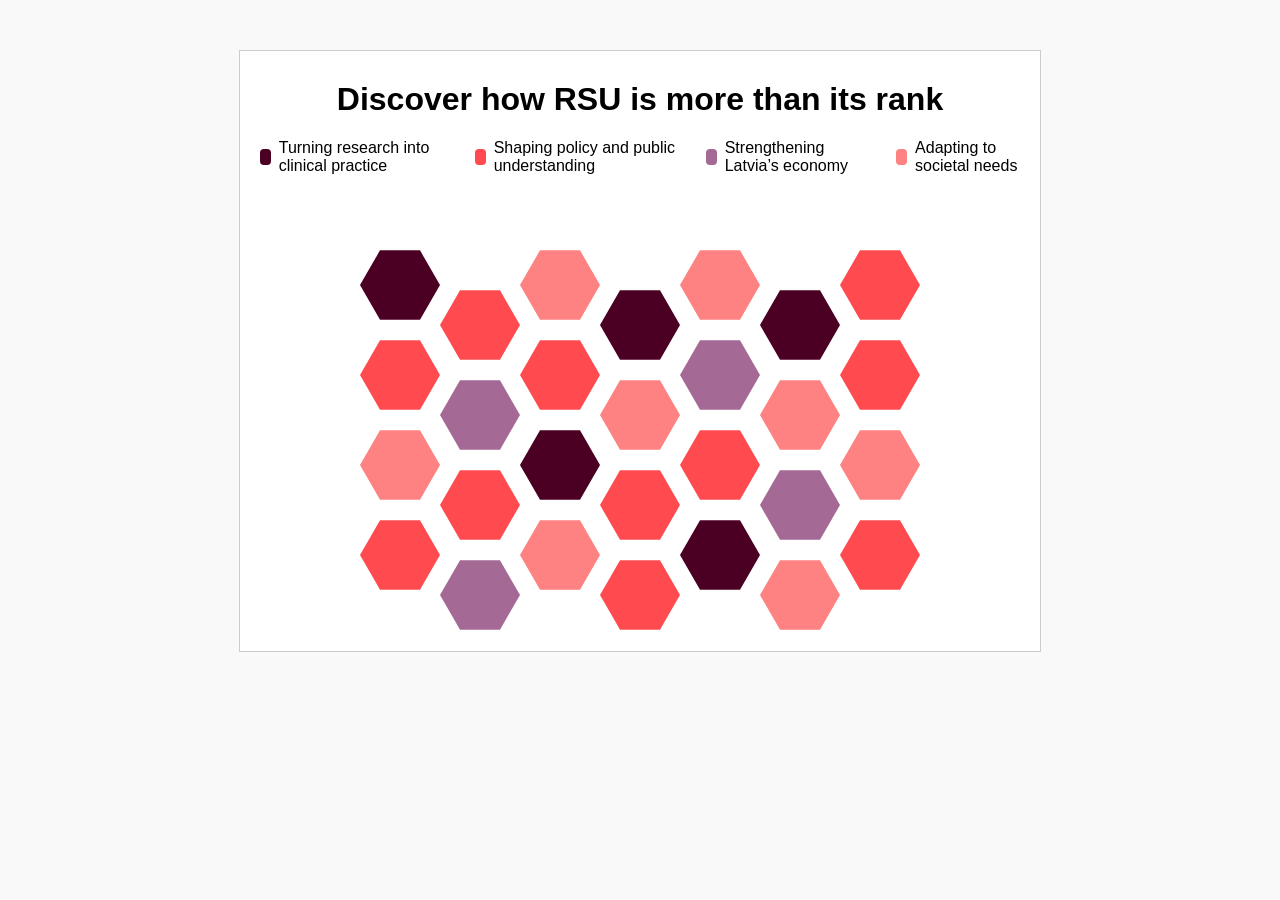
==== index.html @ 2cb5db52 "Add 10 hexagons, reorganise html" ====
<!DOCTYPE html>
<html lang="en">
<head>
  <meta charset="UTF-8" />
  <title>RSU is More Than Its Rank</title>
  <style>
    body {
      font-family: sans-serif;
      margin: 0;
      background: #f9f9f9;
    }

    #hex-container {
      position: relative;
      width: 100%;
      max-width: 800px;
      height: 600px;
      margin: 50px auto;
      border: 1px solid #ccc;
      background: white;
    }

    svg {
      width: 100%;
      height: 100%;
    }

    .hex:hover {
      stroke: #000;
      stroke-width: 2;
      cursor: pointer;
    }

    #tooltip {
      position: absolute;
      background: #333;
      color: #fff;
      padding: 5px 10px;
      border-radius: 4px;
      font-size: 14px;
      pointer-events: none;
      visibility: hidden;
      z-index: 1000;
    }

    #popup {
      position: absolute;
      padding: 15px;
      color: white;
      border-radius: 6px;
      box-shadow: 0 0 10px rgba(0,0,0,0.2);
      max-width: 250px;
      display: none;
      z-index: 10;
    }

    #popup h3 {
      margin: 0 0 10px 0;
    }

    #popup button {
      margin-top: 10px;
      background: rgba(255,255,255,0.2);
      color: white;
      border: none;
      padding: 5px 10px;
      cursor: pointer;
    }

    #popup button:hover {
      background: rgba(255,255,255,0.4);
    }
  </style>
</head>
<body>
  <div id="hex-container">
    <h1 style="text-align: center; margin-top: 30px; font-family: sans-serif;">
        Discover how RSU is more than its rank
      </h1>
    
    <div id="legend" style="display: flex; justify-content: center; gap: 20px; margin: 10px 0 10px 20px;">
    <div style="display: flex; align-items: center; gap: 8px;">
        <span style="width: 16px; height: 16px; background: #4b0023; display: inline-block; border-radius: 4px;"></span>
        <span>Turning research into clinical practice</span>
    </div>
    <div style="display: flex; align-items: center; gap: 8px;">
        <span style="width: 16px; height: 16px; background: #ff4b50; display: inline-block; border-radius: 4px;"></span>
        <span>Shaping policy and public understanding</span>
    </div>
      <div style="display: flex; align-items: center; gap: 8px;">
        <span style="width: 16px; height: 16px; background: #a56996; display: inline-block; border-radius: 4px;"></span>
        <span>Strengthening Latvia’s economy</span>
    </div>
    <div style="display: flex; align-items: center; gap: 8px;">
        <span style="width: 16px; height: 16px; background: #ff8282; display: inline-block; border-radius: 4px;"></span>
        <span>Adapting to societal needs</span>
    </div>
    </div>

    <svg id="hexmap"></svg>
    <div id="tooltip"></div>
    <div id="popup">
      <h3 id="popup-title"></h3>
      <p id="popup-text"></p>
      <button onclick="popup.style.display='none'">Close</button>
    </div>
  </div>

  <script>
    const svg = document.getElementById("hexmap");
    const tooltip = document.getElementById("tooltip");
    const popup = document.getElementById("popup");
    const popupTitle = document.getElementById("popup-title");
    const popupText = document.getElementById("popup-text");

    const hexSize = 40;

    const CLR_RESEARCH = "#4b0023";
    const CLR_OUTREACH = "#ff4b50";
    const CLR_ECONOMY = "#a56996";
    const CLR_RELEVANCE = "#ff8282";

    // Manually positioned hexagons
    const data = {
      "research-newborn-care": {
        color: CLR_RESEARCH,
        title: "Guidelines developed by RSU researchers improve maternal and newborn care",
        text: `RSU researchers used survey data from 2021 to develop a curriculum for maternity staff and refine maternity care guidelines. As a result, the incidence of violence during childbirth decreased from 17% to 5%. Additionally, the percentage of young mothers who were not warned about health issues requiring attention dropped from 63% to 40%, while those not informed about their baby’s health concerns fell from 75% to 30%. <a href="https://www.rsu.lv/en/news/rsu-researchers-contribute-improving-maternal-and-newborn-care-latvia" target="_blank" style="color: #fff; text-decoration: underline;">Learn more.</a>`
      },

      "outreach-remote-work": {
        color: CLR_OUTREACH,
        title: "RSU researchers shape remote work legislation in Latvia",
        text: `RSU researchers prepared data-driven amendments to several laws, including the formal introduction of 'remote work' into Labour Law in 2020. These changes allowed employers to compensate remote workers for costs like electricity and internet and provided tax exemptions for such expenses. Ultimately, these reforms have improved work-life balance in sectors with high remote work rates, such as IT and finance, where over 50% of employees worked remotely in 2024. <a href="https://www.rsu.lv/en/news/rsu-researchers-initiate-amendments-laws-organisation-remote-work-latvia" target="_blank" style="color: #fff; text-decoration: underline;">Learn more.</a>`
      },

      "relevance-teaching-quality": {
        color: CLR_RELEVANCE,
        title: "RSU's Centre for Educational Growth raises teaching quality across the higher education sector in Latvia and beyond",
       text: `Since its establishment in 2014, the Centre for Educational Growth has played a pivotal role in fostering academic excellence by providing targeted, high-quality support for the professional development of academic staff. In addition to offering a broad range of continuing education initiatives for RSU academic staff, the Centre actively collaborates with more than 20 universities in Latvia and internationally, promoting the exchange of best practices and strengthening inter-institutional cooperation. Each year, the Centre offers an average of 340 academic hours of continuing professional development. In 2024 alone, it issued 5,417 certificates of participation in a diverse array of training activities. This comprehensive educational offer is further enriched by one-on-one consultations and meticulously developed methodological resources, which serve as practical guides to contemporary learning and teaching strategies. Through this multifaceted support, the Centre empowers academic staff to deepen their pedagogical expertise and modernise their courses—making them more student-centred, inclusive, and aligned with students’ learning needs. The Centre for Educational Growth has become a cornerstone of quality enhancement in higher education, inspiring thoughtful transformation and continuous advancement within the academic environment.  <a href="https://www.rsu.lv/en/ceg" target="_blank" style="color: #fff; text-decoration: underline;">Learn more.</a>`
      },

      "research-fibromyalgia": {
        color: CLR_RESEARCH,
        title: "Tailored exercise therapy improves fibromyalgia patients' well-being",
        text: `A pilot fibromyalgia study by RSU researchers helped 80% of participants reduce muscle pain and 70% improve physical endurance and sleep quality. Central to this new therapy is a tailored exercise programme. Research into the related biomarkers is ongoing. <a href="https://www.rsu.lv/en/news/rsu-researchers-improve-diagnosis-fibromyalgia" target="_blank" style="color: #fff; text-decoration: underline;">Learn more.</a>`
      },

      "relevance-ai-integration": {
        color: CLR_RELEVANCE,
        title: "RSU sets the standard for AI integration into Latvian higher education",
        text: `RSU’s Centre for Educational Growth is the first in Latvia to publish comprehensive guidelines for integrating AI into higher education. The guidelines provide lecturers with practical advice on ethical and effective AI use in teaching and help students understand how to use AI tools responsibly in their learning. <a href="https://www.rsu.lv/en/news/rsu-develops-first-guidelines-latvia-use-ai-higher-education" target="_blank" style="color: #fff; text-decoration: underline;">Learn more.</a>`
      },

      "research-SMA-screening": {
        color: CLR_RESEARCH,
        title: "RSU initiative saves newborns' lives through early SMA screening",
        text: `RSU researchers’ initiative led to the inclusion of spinal muscular atrophy (SMA) testing in Latvia’s national newborn screening programme. Early diagnosis through this programme has already saved three newborns by enabling treatment before symptoms appear, significantly improving their prognosis and quality of life. <a href="https://www.rsu.lv/en/news/rsu-initiative-saves-lives-three-newborns" target="_blank" style="color: #fff; text-decoration: underline;">Learn more.</a>`
      },

      "outreach-child-safety": {
        color: CLR_OUTREACH,
        title: "Seven years of raising awareness on child safety and first aid",
        text: `The free annual event 'Zinošs un drošs', organised by RSU and partners, attracted around 1,400 visitors in 2024. Through engaging activities, children and their families learned about first aid, fire safety, and accident prevention. Held for seven consecutive years, the event promotes healthier and safer lifestyles within the community. <a href="https://www.rsu.lv/aktualitates/bezmaksas-izglitojosais-pasakums-zinoss-un-dross-pulce-daudz-interesentu" target="_blank" style="color: #fff; text-decoration: underline;">Learn more.</a>`
      },

      "outreach-kantar-reputation": {
         color: CLR_OUTREACH,
         title: "RSU leads in public trust among Latvian universities",
         text: `For nine consecutive years, RSU has been recognised by the Latvian public as the university with the best reputation in the country. This recognition comes from an annual nationwide survey conducted by Latvia's leading social and media research company, Kantar, which interviews over 1,000 residents aged 15-60. <a href="https://www.rsu.lv/en/news/rsu-tops-university-reputation-rankings-latvia-ninth-consecutive-year" target="_blank" style="color: #fff; text-decoration: underline;">Learn more.</a>`
       },

       "economy-best-employer": {
        color: CLR_ECONOMY,
        title: "RSU voted as best public sector employer for four consecutive years",
        text: `RSU was named Latvia’s most desirable public sector employer for the fourth consecutive year in the 2025 TOP Employer survey, which gathered responses from over 18,000 participants. This recognition reflects RSU’s socially sustainable employment practices, which prioritise individual well-being, professional growth, and a supportive working environment for all members of staff. <a href="https://www.rsu.lv/en/news/riga-stradins-university-named-most-desirable-public-sector-employer-fourth-successive-year" target="_blank" style="color: #fff; text-decoration: underline;">Learn more.</a>`
      },

      "outreach-researchers-night": {
        color: CLR_OUTREACH,
        title: "RSU connects science with the public at the annual Researchers’ Night",
        text: `Nearly 3,000 visitors participated in RSU Researchers’ Night events in 2024, with people of all ages enjoying hands-on workshops in dentistry, surgery, sports science, and chemistry. This annual event promotes science awareness and education, inspiring the public and especially young people to explore scientific careers. <a href="https://www.rsu.lv/aktualitates/zinatnieku-nakts-rigas-stradina-universitate-pulcejusi-3000-interesentu" target="_blank" style="color: #fff; text-decoration: underline;">Learn more.</a>`
      },

      "relevance-military-medicine": {
        color: CLR_RELEVANCE,
        title: "RSU pioneers military medicine education in the Baltics",
        text: `RSU was the first university in the Baltics to integrate military medicine into its medical curriculum in 2023. Developed in collaboration with the Latvian Ministry of Defence and National Armed Forces, the course uses advanced simulation and immersive training to equip future healthcare professionals with essential skills to manage emergencies in military and disaster settings. <a href="https://www.rsu.lv/en/news/rsu-management-and-minister-defence-andris-spruds-discuss-importance-military-medicine-context" target="_blank" style="color: #fff; text-decoration: underline;">Learn about the progress and future plans of this initiative.</a>`
      },

      "economy-education-export" :{
        color: CLR_ECONOMY,
        title: "RSU's higher education exports contribute 0.31% to Latvia's GDP",
        text: `A study by the Latvian Strategy and Economic Research Institute estimated that, in 2024, RSU's higher education exports alone contributed approximately 0.31% to Latvia's GDP. If the university continues to grow its international student base at the current rate, it is projected to generate over €1 billion in economic value over the next six years, averaging an annual contribution of around 0.4% of GDP. <a href="https://www.rsu.lv/en/news/international-students-driving-force-latvias-economic-growth-higher-education-export-study" target="_blank" style="color: #fff; text-decoration: underline;">Learn more.</a>`
      },

      "relevance-international-partnerships" : {
        color: CLR_RELEVANCE,
        title: "RSU’s international partnerships support training aligned with students’ home country needs",
        text: `RSU’s <a href="https://www.rsu.lv/en/international-cooperation/partner-hospitals" target="_blank" style="color: #fff; text-decoration: underline;">international partnerships</a> offer medical study placements in Germany, Finland, Italy, Israel, and Portugal, allowing students to train in environments where they speak the local language. Additionally, <a href="https://www.rsu.lv/en/rsu-stade-branch" target="_blank" style="color: #fff; text-decoration: underline;">RSU Stade branch</a>, in collaboration with Elbe Klinikum Stade, enables German students to complete their full clinical training from Year 4 onward locally. These opportunities ensure that international students gain practical experience tailored to the healthcare systems and needs of their home countries.`
      },

      "outreach-research-week": {
        color: CLR_OUTREACH,
        title: "RSU hosts one of the leading interdisciplinary scientific events in Northern Europe",
        text: `Every two years, RSU Research Week brings together academics, industry professionals, and policymakers to exchange insights and address pressing issues in health and society. In 2025, this forum attracted nearly 9,000 participants from 72 countries. <a href="https://www.rsu.lv/en/news/most-significant-scientific-event-year-rsu-research-week-has-concluded" target="_blank" style="color: #fff; text-decoration: underline;">Learn more.</a>`
      },

      "relevance-medicine-3": {
       color: CLR_RELEVANCE,
       title: "RSU launches a new era in Latvian medical education with 'Medicine 3.0'",
        text: `In September 2025, RSU will launch a fundamentally reimagined medical programme, dubbed 'Medicine 3.0', that revises 50–60% of the previous curriculum to include digital health, AI, entrepreneurial skills, legal knowledge, and strengthened research training. Developed with input from students, clinicians, and industry experts, the programme aims to prepare future doctors for rapidly evolving healthcare challenges. <a href="https://www.rsu.lv/en/news/medicine-30-study-programme-new-era-latvian-medical-education" target="_blank" style="color: #fff; text-decoration: underline;">Learn more.</a>`
      },

      "research-medical-simulations": {
        color: CLR_RESEARCH,
        title: "RSU leads the integration of simulation-based medical and healthcare education strategy in Latvia",
         text: `RSU leads the national working group, in collaboration with Latvia’s Ministry of Health, to develop a strategic framework for integrating simulation into all levels of clinical training. The goal is to enhance professional competence and patient safety across Latvia's healthcare system. RSU is well positioned to drive this transition toward safer and more effective medical education, owing to its long-standing expertise and advanced infrastructure. <a href="https://www.rsu.lv/en/news/rsu-metc-promotes-initiative-simulation-based-medical-and-healthcare-education-development" target="_blank" style="color: #fff; text-decoration: underline;">Learn more.</a>`
          },

      "outreach-labour-protection": {
        color: CLR_OUTREACH,
        title: "RSU research underpins national labour protection measures 2024-2027",
        text: `RSU researchers' analysis of workplace accidents shaped the labour protection measures included in the National Development Plan for Labour Protection for 2024–2027, approved by the Cabinet of Ministers. Scientists' data-driven proposals aim to promote employee well-being, improve labour productivity, and reduce the number of workplace accidents. <a href="https://www.rsu.lv/en/news/rsu-researchers-improve-occupational-safety-latvia" target="_blank" style="color: #fff; text-decoration: underline;">Learn more.</a>`
      },

      "relevance-military-preparedness":{
        color: CLR_RELEVANCE,
       title: "RSU strengthens national preparedness for crisis situations",
        text: `Given its extensive experience and available equipment, RSU’s Medical Education Technology Centre regularly participates in simulation exercises organised by the National Armed Forces and the National Guard of the Republic of Latvia. These exercises enhance the nation's preparedness for military and civil-military crisis situations. <a href="https://mitc.rsu.lv/en/news/panaceja-2025-metc-simulation-solutions-strengthen-states-readiness-crisis-situations" target="_blank" style="color: #fff; text-decoration: underline;">Learn more.</a>`
      },

      "outreach-alcohol-consumption": {
        color: CLR_OUTREACH,
        title: "RSU researchers support evidence-based amendments to alcohol policies",
         text: `Researchers from the RSU Institute of Public Health analysed alcohol consumption patterns and the associated health and economic impacts over a period of over 30 years, examining the effects of alcohol control measures implemented during that time. By actively engaging with policymakers, the researchers contributed to evidence-based amendments to the law adopted in 2025, aimed at reducing alcohol consumption and mitigating the related harms. <a href="https://www.rsu.lv/en/news/rsu-researchers-support-evidence-based-recommendations-reducing-alcohol-consumption-latvia" target="_blank" style="color: #fff; text-decoration: underline;">Learn more.</a>`
          },

      "outreach-reproductive-education":{
        color: CLR_OUTREACH,
       title: "RSU research improves reproductive health awareness and accessibility in Latvia",
        text: `In 2023, the RSU Institute of Public Health conducted a monitoring study on factors affecting sexual and reproductive health in Latvia and actively communicated its findings to policymakers and the wider public. The results of this study were used to develop educational materials and to support the establishment of a new free reproductive health service in Riga. <a href="https://www.rsu.lv/en/news/rsu-tackles-stigma-spotlight-sexual-and-reproductive-health-healthcare" target="_blank" style="color: #fff; text-decoration: underline;">Learn more.</a>`
      },

      "outreach-sports-education":{
        color: CLR_OUTREACH,
       title: "RSU LASE experts shape sports education policy in Latvia",
        text: `Over a period of eight years, researchers from the RSU Latvian Academy of Sport Education (LASE) contributed to the development of the new 'Sport and Health' curriculum as part of the national primary and secondary education reform 'Skola2030'. The experts created digital teaching materials and organised seminars for teachers. <a href="https://www.rsu.lv/en/news/how-rsu-latvian-academy-sport-education-experts-are-driving-change-latvias-sport-education" target="_blank" style="color: #fff; text-decoration: underline;">Learn more.</a>`
      },

      "research-hereditary-cancer":{
        color: CLR_RESEARCH,
       title: "RSU leads hereditary cancer research in Latvia",
        text: `The RSU Institute of Oncology and Molecular Genetics has been leading hereditary cancer research, management, and awareness campaigns in Latvia for over 25 years. The centre's work has driven innovations in genetic testing and digital screening for hereditary cancer cases, and even led to the establishment of the first hereditary cancer outpatient clinic in the country. Over time, its research and outreach activities have not only reduced the morbidity and mortality of breast and ovarian cancer, but also improved cancer survivors' quality of life. <a href="https://www.rsu.lv/en/news/25-years-impact-hereditary-breast-and-ovarian-cancer-awareness-and-management-latvia" target="_blank" style="color: #fff; text-decoration: underline;">Learn more.</a>`
      },

      "outreach-public-trust-media":{
        color: CLR_OUTREACH,
       title: "RSU researchers develop recommendations for promoting public trust in the media",
        text: `By collaborating with Estonian colleagues and engaging industry representatives, researchers from the RSU Faculty of Social Sciences carried out an extensive qualitative audience research to better understand the formation of public perceptions of the media. Based on the data, they developed recommendations for media professionals and policymakers to help reduce the increasingly negative public attitudes towards the media and journalism. <a href="https://www.rsu.lv/en/news/rsu-researchers-and-industry-representatives-seek-solutions-promote-public-trust-media" target="_blank" style="color: #fff; text-decoration: underline;">Learn more.</a>`
      },

      "economy-innovation-leader":{
        color: CLR_ECONOMY,
       title: "RSU recognised as a leading centre of innovation in Latvia",
        text: `The Global Innovation Index 2025, compiled annually by the World Intellectual Property Organization, recognised RSU as one of three leading centres of innovation in Latvia. This index takes into account university performance in the QS World University Rankings, as well as the International Outlook and Industry pillars of the Times Higher Education World University Rankings. <a href="https://www.rsu.lv/en/news/rsu-recognised-leading-centre-innovation" target="_blank" style="color: #fff; text-decoration: underline;">Learn more.</a>`
      },

      "economy-lifelong-learning":{
        color: CLR_ECONOMY,
       title: "RSU contributes to bridging the digital skills gap in Latvia's labour market",
        text: `RSU's Lifelong Learning Centre continuously monitors skills gaps in Latvia's labour market and develops new courses to help address them. For example, in 2025, the Centre responded to rapid technological advancements and the resulting growing digital skills gap by <a href="https://www.rsu.lv/aktualitates/muzizglitibas-centrs-paplasina-apmacibu-iespejas-pieaugusajiem">launching three new programmes</a> on generative AI, digital communication, and futures thinking. <a href="https://www.rsu.lv/en/lifelong-learning-centre" target="_blank" style="color: #fff; text-decoration: underline;">Learn more.</a>`
      },

      "relevance-ai-centre": {
       color: CLR_RELEVANCE,
       title: "RSU establishes an Artificial Intelligence Support Unit",
        text: `In 2025, RSU became the first university in Latvia to establish a dedicated Artificial Intelligence (AI) Support Unit. In response to the challenges and opportunities presented by AI technologies, the unit works to accelerate the adoption and integration of AI tools in teaching, research, and operational processes. <a href="https://www.rsu.lv/en/news/rsu-becomes-first-university-latvia-establish-dedicated-ai-support-unit" target="_blank" style="color: #fff; text-decoration: underline;">Learn more.</a>`
      },

      "relevance-ai-programme": {
       color: CLR_RELEVANCE,
       title: "RSU launches Latvia's first master's programme on AI management",
        text: `Responding to the technological advancements that are reshaping labour market needs, RSU launched Latvia's first master's programme designed to equip future managers with the theoretical knowledge and practical skills needed to implement AI solutions and digital strategies in business and public administration. Titled <i>{a href="https://www.rsu.lv/en/study-programme/digital-strategy-and-artificial-intelligence-management">Digital Strategy and Artificial Intelligence Management</i></a>, the programme is delivered by technology and communications experts with experience at CERN, Microsoft, IBM, and other major companies, organisations, and projects. <a href="https://www.rsu.lv/en/news/rsu-launches-new-masters-programme-digital-strategy-and-artificial-intelligence" target="_blank" style="color: #fff; text-decoration: underline;">Learn more.</a>`
      },

      "outreach-regional-security":{
        color: CLR_OUTREACH,
       title: "RSU researchers organise seminars on regional resilience and security",
        text: `In 2025 and 2026, researchers from the RSU Faculty of Social Sciences organised a series of five day-long seminars titled <i>Strengthening Security in Latvia [..]: Types of Threats and Their Prevention</i>, held outside the capital in collaboration with regional academic partners. Each seminar was dedicated to a specific region of Latvia, bringing together industry experts, national policymakers, local government representatives, and law enforcement officials. The seminars were free for anyone to attend. <a href="https://www.rsu.lv/aktualitates/aicinam-uz-nosledzoso-rsu-petnieku-seminaru-par-drosibas-stiprinasanu-latvija-un" target="_blank" style="color: #fff; text-decoration: underline;">Learn more about the fifth and final seminar.</a>`
      },

    };
    
    const layout = [
      {
        id: "research-newborn-care",
        x: 160, y: 100,
      },
      {
        id: "outreach-remote-work",
        x: 240, y: 140,
      },
      {
        id: "relevance-teaching-quality", 
        x: 320, y: 100,
      },
      {
        id: "research-fibromyalgia",
        x: 400, y: 140,
      },
      {
        id: "relevance-ai-integration",
        x: 480, y: 100,
      },
      {
        id: "research-SMA-screening",
        x: 560, y: 140,
      },
      {
        id: "outreach-child-safety",
        x: 640, y: 100,
      },
       {
        id: "outreach-kantar-reputation",
        x: 160, y: 190,
       },
       {
        id: "economy-best-employer",
        x: 240, y: 230,
      },
       {
        id: "outreach-researchers-night",
        x: 320, y: 190,
      },
      {
        id: "relevance-military-medicine",
        x: 400, y: 230,
      },
      {
        id: "economy-education-export",
        x: 480, y: 190,
      },
      {
        id: "relevance-international-partnerships",
        x: 560, y: 230,
          },
      {
        id: "outreach-research-week",
        x: 640, y: 190,
      },
      {
        id: "relevance-medicine-3",
        x: 160, y: 280,
      },
   {
         id:"outreach-alcohol-consumption",
        x: 240, y: 320,
      },
      {
        id: "research-medical-simulations",
        x: 320, y: 280,
        },
       {
         id:"outreach-reproductive-education",
        x: 400, y: 320,
      },
       {
        id: "outreach-labour-protection",
        x: 480, y: 280,
      },
        {
         id:"economy-innovation-leader",
        x: 560, y: 320,
      },
       {
        id: "relevance-military-preparedness",
        x: 640, y: 280,
      },
        {
        id: "outreach-regional-security",
        x: 160, y: 370,
      },
    {
         id: "economy-lifelong-learning",
        x: 240, y: 410,
      },
      {
        id: "relevance-ai-centre",
        x: 320, y: 370,
        },
       {
         id:"outreach-public-trust-media",
        x: 400, y: 410,
      },
       {
        id: "research-hereditary-cancer",
        x: 480, y: 370,
      },
        {
         id: "relevance-ai-programme",
        x: 560, y: 410,
      },
       {
        id:  "outreach-sports-education",
        x: 640, y: 370,
      },

    ];


    function hexagonPath(cx, cy, r) {
      let path = "";
      for (let i = 0; i < 6; i++) {
        const angle = Math.PI / 3 * i;
        const x = cx + r * Math.cos(angle);
        const y = cy + r * Math.sin(angle);
        path += (i === 0 ? "M" : "L") + x + "," + y;
      }
      return path + "Z";
    }

    layout.forEach(d => {
      const c = data[d.id];
      const hex = document.createElementNS("http://www.w3.org/2000/svg", "path");
      hex.setAttribute("d", hexagonPath(d.x, d.y, hexSize));
      hex.setAttribute("fill", c.color);
      hex.classList.add("hex");

      hex.addEventListener("mouseover", e => {
        tooltip.innerText = c.title;
        tooltip.style.visibility = "visible";
      });

      hex.addEventListener("mousemove", e => {
        const containerRect = document.getElementById("hex-container").getBoundingClientRect();
        const x = e.clientX - containerRect.left;
        const y = e.clientY - containerRect.top;

        tooltip.style.left = (x + 5) + "px";
        tooltip.style.top = (y +5) + "px";
        });

      hex.addEventListener("mouseout", () => {
        tooltip.style.visibility = "hidden";
      });

      hex.addEventListener("click", e => {
        popupTitle.innerText = c.title;
        popupText.innerHTML = c.text;
        popup.style.backgroundColor = c.color;

        const containerRect = document.getElementById("hex-container").getBoundingClientRect();
        const popupWidth = popup.offsetWidth;
        const popupHeight = popup.offsetHeight;

        let left = e.clientX - containerRect.left + 20; // default right offset
        let top = e.clientY - containerRect.top + 20;   // default below offset

        // If popup would overflow container width, show it to the left instead
        if (left + popupWidth > containerRect.width) {
            left = e.clientX - containerRect.left - popupWidth - 20;
        }

        // Prevent popup from overflowing bottom
        if (top + popupHeight > containerRect.height) {
            top = containerRect.height - popupHeight - 10;
        }
        // Prevent popup from overflowing top
        if (top < 0) {
            top = 10;
        }

        popup.style.left = left + "px";
        popup.style.top = top + "px";
        popup.style.display = "block";
        });


      svg.appendChild(hex);
    });
  </script>
</body>
</html>
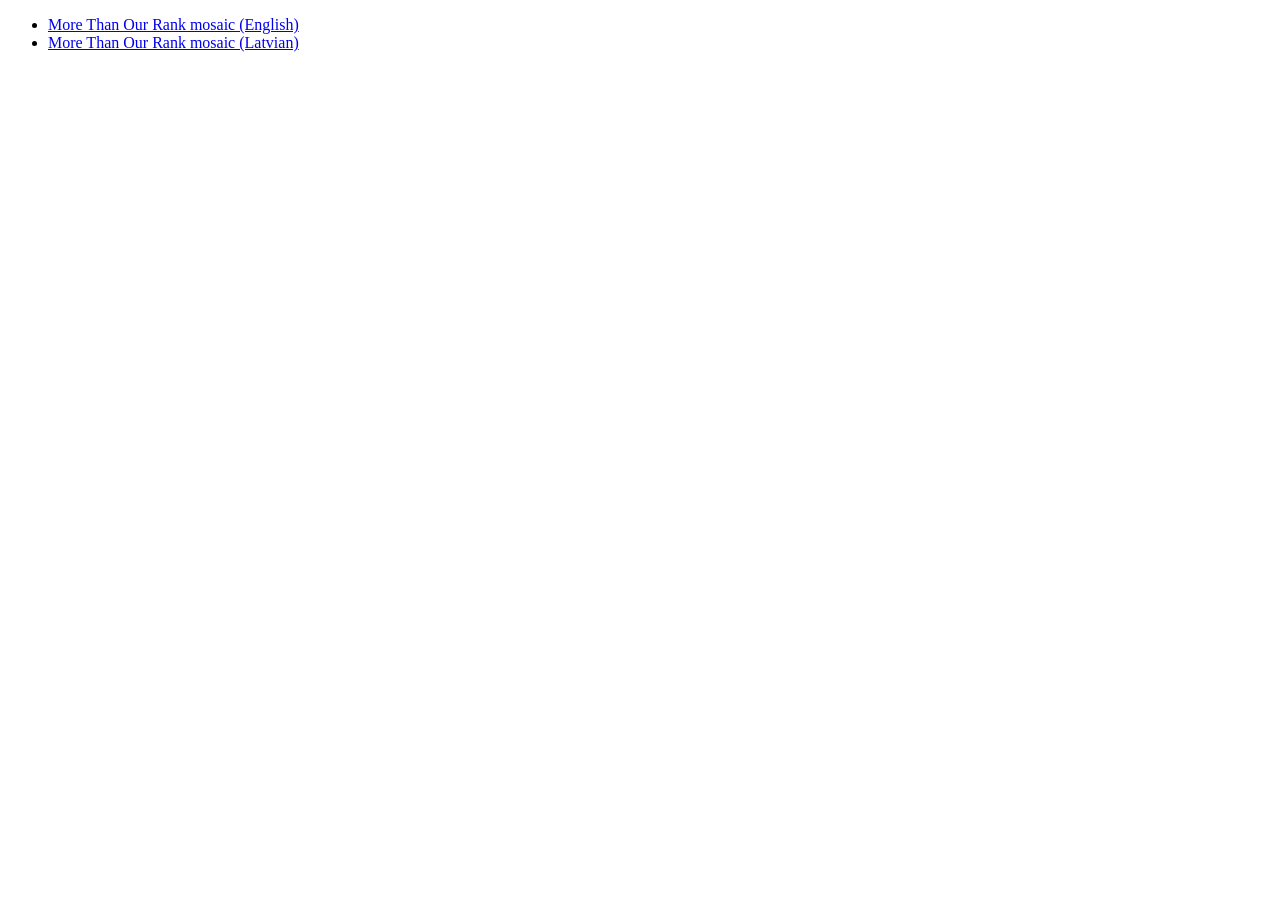
==== commit cfd9989e: "Separate style, fix link clr" ====
--- a/index.html
+++ b/index.html
@@ -1,484 +1,12 @@
 <!DOCTYPE html>
-<html lang="en">
 <head>
-  <meta charset="UTF-8" />
-  <title>RSU is More Than Its Rank</title>
-  <style>
-    body {
-      font-family: sans-serif;
-      margin: 0;
-      background: #f9f9f9;
-    }
-
-    #hex-container {
-      position: relative;
-      width: 100%;
-      max-width: 800px;
-      height: 600px;
-      margin: 50px auto;
-      border: 1px solid #ccc;
-      background: white;
-    }
-
-    svg {
-      width: 100%;
-      height: 100%;
-    }
-
-    .hex:hover {
-      stroke: #000;
-      stroke-width: 2;
-      cursor: pointer;
-    }
-
-    #tooltip {
-      position: absolute;
-      background: #333;
-      color: #fff;
-      padding: 5px 10px;
-      border-radius: 4px;
-      font-size: 14px;
-      pointer-events: none;
-      visibility: hidden;
-      z-index: 1000;
-    }
-
-    #popup {
-      position: absolute;
-      padding: 15px;
-      color: white;
-      border-radius: 6px;
-      box-shadow: 0 0 10px rgba(0,0,0,0.2);
-      max-width: 250px;
-      display: none;
-      z-index: 10;
-    }
-
-    #popup h3 {
-      margin: 0 0 10px 0;
-    }
-
-    #popup button {
-      margin-top: 10px;
-      background: rgba(255,255,255,0.2);
-      color: white;
-      border: none;
-      padding: 5px 10px;
-      cursor: pointer;
-    }
-
-    #popup button:hover {
-      background: rgba(255,255,255,0.4);
-    }
-  </style>
+  <meta charset="UTF-8">
+  <title>Gender equality plots</title>
 </head>
 <body>
-  <div id="hex-container">
-    <h1 style="text-align: center; margin-top: 30px; font-family: sans-serif;">
-        Discover how RSU is more than its rank
-      </h1>
-    
-    <div id="legend" style="display: flex; justify-content: center; gap: 20px; margin: 10px 0 10px 20px;">
-    <div style="display: flex; align-items: center; gap: 8px;">
-        <span style="width: 16px; height: 16px; background: #4b0023; display: inline-block; border-radius: 4px;"></span>
-        <span>Turning research into clinical practice</span>
-    </div>
-    <div style="display: flex; align-items: center; gap: 8px;">
-        <span style="width: 16px; height: 16px; background: #ff4b50; display: inline-block; border-radius: 4px;"></span>
-        <span>Shaping policy and public understanding</span>
-    </div>
-      <div style="display: flex; align-items: center; gap: 8px;">
-        <span style="width: 16px; height: 16px; background: #a56996; display: inline-block; border-radius: 4px;"></span>
-        <span>Strengthening Latvia’s economy</span>
-    </div>
-    <div style="display: flex; align-items: center; gap: 8px;">
-        <span style="width: 16px; height: 16px; background: #ff8282; display: inline-block; border-radius: 4px;"></span>
-        <span>Adapting to societal needs</span>
-    </div>
-    </div>
-
-    <svg id="hexmap"></svg>
-    <div id="tooltip"></div>
-    <div id="popup">
-      <h3 id="popup-title"></h3>
-      <p id="popup-text"></p>
-      <button onclick="popup.style.display='none'">Close</button>
-    </div>
-  </div>
-
-  <script>
-    const svg = document.getElementById("hexmap");
-    const tooltip = document.getElementById("tooltip");
-    const popup = document.getElementById("popup");
-    const popupTitle = document.getElementById("popup-title");
-    const popupText = document.getElementById("popup-text");
-
-    const hexSize = 40;
-
-    const CLR_RESEARCH = "#4b0023";
-    const CLR_OUTREACH = "#ff4b50";
-    const CLR_ECONOMY = "#a56996";
-    const CLR_RELEVANCE = "#ff8282";
-
-    // Manually positioned hexagons
-    const data = {
-      "research-newborn-care": {
-        color: CLR_RESEARCH,
-        title: "Guidelines developed by RSU researchers improve maternal and newborn care",
-        text: `RSU researchers used survey data from 2021 to develop a curriculum for maternity staff and refine maternity care guidelines. As a result, the incidence of violence during childbirth decreased from 17% to 5%. Additionally, the percentage of young mothers who were not warned about health issues requiring attention dropped from 63% to 40%, while those not informed about their baby’s health concerns fell from 75% to 30%. <a href="https://www.rsu.lv/en/news/rsu-researchers-contribute-improving-maternal-and-newborn-care-latvia" target="_blank" style="color: #fff; text-decoration: underline;">Learn more.</a>`
-      },
-
-      "outreach-remote-work": {
-        color: CLR_OUTREACH,
-        title: "RSU researchers shape remote work legislation in Latvia",
-        text: `RSU researchers prepared data-driven amendments to several laws, including the formal introduction of 'remote work' into Labour Law in 2020. These changes allowed employers to compensate remote workers for costs like electricity and internet and provided tax exemptions for such expenses. Ultimately, these reforms have improved work-life balance in sectors with high remote work rates, such as IT and finance, where over 50% of employees worked remotely in 2024. <a href="https://www.rsu.lv/en/news/rsu-researchers-initiate-amendments-laws-organisation-remote-work-latvia" target="_blank" style="color: #fff; text-decoration: underline;">Learn more.</a>`
-      },
-
-      "relevance-teaching-quality": {
-        color: CLR_RELEVANCE,
-        title: "RSU's Centre for Educational Growth raises teaching quality across the higher education sector in Latvia and beyond",
-       text: `Since its establishment in 2014, the Centre for Educational Growth has played a pivotal role in fostering academic excellence by providing targeted, high-quality support for the professional development of academic staff. In addition to offering a broad range of continuing education initiatives for RSU academic staff, the Centre actively collaborates with more than 20 universities in Latvia and internationally, promoting the exchange of best practices and strengthening inter-institutional cooperation. Each year, the Centre offers an average of 340 academic hours of continuing professional development. In 2024 alone, it issued 5,417 certificates of participation in a diverse array of training activities. This comprehensive educational offer is further enriched by one-on-one consultations and meticulously developed methodological resources, which serve as practical guides to contemporary learning and teaching strategies. Through this multifaceted support, the Centre empowers academic staff to deepen their pedagogical expertise and modernise their courses—making them more student-centred, inclusive, and aligned with students’ learning needs. The Centre for Educational Growth has become a cornerstone of quality enhancement in higher education, inspiring thoughtful transformation and continuous advancement within the academic environment.  <a href="https://www.rsu.lv/en/ceg" target="_blank" style="color: #fff; text-decoration: underline;">Learn more.</a>`
-      },
-
-      "research-fibromyalgia": {
-        color: CLR_RESEARCH,
-        title: "Tailored exercise therapy improves fibromyalgia patients' well-being",
-        text: `A pilot fibromyalgia study by RSU researchers helped 80% of participants reduce muscle pain and 70% improve physical endurance and sleep quality. Central to this new therapy is a tailored exercise programme. Research into the related biomarkers is ongoing. <a href="https://www.rsu.lv/en/news/rsu-researchers-improve-diagnosis-fibromyalgia" target="_blank" style="color: #fff; text-decoration: underline;">Learn more.</a>`
-      },
-
-      "relevance-ai-integration": {
-        color: CLR_RELEVANCE,
-        title: "RSU sets the standard for AI integration into Latvian higher education",
-        text: `RSU’s Centre for Educational Growth is the first in Latvia to publish comprehensive guidelines for integrating AI into higher education. The guidelines provide lecturers with practical advice on ethical and effective AI use in teaching and help students understand how to use AI tools responsibly in their learning. <a href="https://www.rsu.lv/en/news/rsu-develops-first-guidelines-latvia-use-ai-higher-education" target="_blank" style="color: #fff; text-decoration: underline;">Learn more.</a>`
-      },
-
-      "research-SMA-screening": {
-        color: CLR_RESEARCH,
-        title: "RSU initiative saves newborns' lives through early SMA screening",
-        text: `RSU researchers’ initiative led to the inclusion of spinal muscular atrophy (SMA) testing in Latvia’s national newborn screening programme. Early diagnosis through this programme has already saved three newborns by enabling treatment before symptoms appear, significantly improving their prognosis and quality of life. <a href="https://www.rsu.lv/en/news/rsu-initiative-saves-lives-three-newborns" target="_blank" style="color: #fff; text-decoration: underline;">Learn more.</a>`
-      },
-
-      "outreach-child-safety": {
-        color: CLR_OUTREACH,
-        title: "Seven years of raising awareness on child safety and first aid",
-        text: `The free annual event 'Zinošs un drošs', organised by RSU and partners, attracted around 1,400 visitors in 2024. Through engaging activities, children and their families learned about first aid, fire safety, and accident prevention. Held for seven consecutive years, the event promotes healthier and safer lifestyles within the community. <a href="https://www.rsu.lv/aktualitates/bezmaksas-izglitojosais-pasakums-zinoss-un-dross-pulce-daudz-interesentu" target="_blank" style="color: #fff; text-decoration: underline;">Learn more.</a>`
-      },
-
-      "outreach-kantar-reputation": {
-         color: CLR_OUTREACH,
-         title: "RSU leads in public trust among Latvian universities",
-         text: `For nine consecutive years, RSU has been recognised by the Latvian public as the university with the best reputation in the country. This recognition comes from an annual nationwide survey conducted by Latvia's leading social and media research company, Kantar, which interviews over 1,000 residents aged 15-60. <a href="https://www.rsu.lv/en/news/rsu-tops-university-reputation-rankings-latvia-ninth-consecutive-year" target="_blank" style="color: #fff; text-decoration: underline;">Learn more.</a>`
-       },
-
-       "economy-best-employer": {
-        color: CLR_ECONOMY,
-        title: "RSU voted as best public sector employer for four consecutive years",
-        text: `RSU was named Latvia’s most desirable public sector employer for the fourth consecutive year in the 2025 TOP Employer survey, which gathered responses from over 18,000 participants. This recognition reflects RSU’s socially sustainable employment practices, which prioritise individual well-being, professional growth, and a supportive working environment for all members of staff. <a href="https://www.rsu.lv/en/news/riga-stradins-university-named-most-desirable-public-sector-employer-fourth-successive-year" target="_blank" style="color: #fff; text-decoration: underline;">Learn more.</a>`
-      },
-
-      "outreach-researchers-night": {
-        color: CLR_OUTREACH,
-        title: "RSU connects science with the public at the annual Researchers’ Night",
-        text: `Nearly 3,000 visitors participated in RSU Researchers’ Night events in 2024, with people of all ages enjoying hands-on workshops in dentistry, surgery, sports science, and chemistry. This annual event promotes science awareness and education, inspiring the public and especially young people to explore scientific careers. <a href="https://www.rsu.lv/aktualitates/zinatnieku-nakts-rigas-stradina-universitate-pulcejusi-3000-interesentu" target="_blank" style="color: #fff; text-decoration: underline;">Learn more.</a>`
-      },
-
-      "relevance-military-medicine": {
-        color: CLR_RELEVANCE,
-        title: "RSU pioneers military medicine education in the Baltics",
-        text: `RSU was the first university in the Baltics to integrate military medicine into its medical curriculum in 2023. Developed in collaboration with the Latvian Ministry of Defence and National Armed Forces, the course uses advanced simulation and immersive training to equip future healthcare professionals with essential skills to manage emergencies in military and disaster settings. <a href="https://www.rsu.lv/en/news/rsu-management-and-minister-defence-andris-spruds-discuss-importance-military-medicine-context" target="_blank" style="color: #fff; text-decoration: underline;">Learn about the progress and future plans of this initiative.</a>`
-      },
-
-      "economy-education-export" :{
-        color: CLR_ECONOMY,
-        title: "RSU's higher education exports contribute 0.31% to Latvia's GDP",
-        text: `A study by the Latvian Strategy and Economic Research Institute estimated that, in 2024, RSU's higher education exports alone contributed approximately 0.31% to Latvia's GDP. If the university continues to grow its international student base at the current rate, it is projected to generate over €1 billion in economic value over the next six years, averaging an annual contribution of around 0.4% of GDP. <a href="https://www.rsu.lv/en/news/international-students-driving-force-latvias-economic-growth-higher-education-export-study" target="_blank" style="color: #fff; text-decoration: underline;">Learn more.</a>`
-      },
-
-      "relevance-international-partnerships" : {
-        color: CLR_RELEVANCE,
-        title: "RSU’s international partnerships support training aligned with students’ home country needs",
-        text: `RSU’s <a href="https://www.rsu.lv/en/international-cooperation/partner-hospitals" target="_blank" style="color: #fff; text-decoration: underline;">international partnerships</a> offer medical study placements in Germany, Finland, Italy, Israel, and Portugal, allowing students to train in environments where they speak the local language. Additionally, <a href="https://www.rsu.lv/en/rsu-stade-branch" target="_blank" style="color: #fff; text-decoration: underline;">RSU Stade branch</a>, in collaboration with Elbe Klinikum Stade, enables German students to complete their full clinical training from Year 4 onward locally. These opportunities ensure that international students gain practical experience tailored to the healthcare systems and needs of their home countries.`
-      },
-
-      "outreach-research-week": {
-        color: CLR_OUTREACH,
-        title: "RSU hosts one of the leading interdisciplinary scientific events in Northern Europe",
-        text: `Every two years, RSU Research Week brings together academics, industry professionals, and policymakers to exchange insights and address pressing issues in health and society. In 2025, this forum attracted nearly 9,000 participants from 72 countries. <a href="https://www.rsu.lv/en/news/most-significant-scientific-event-year-rsu-research-week-has-concluded" target="_blank" style="color: #fff; text-decoration: underline;">Learn more.</a>`
-      },
-
-      "relevance-medicine-3": {
-       color: CLR_RELEVANCE,
-       title: "RSU launches a new era in Latvian medical education with 'Medicine 3.0'",
-        text: `In September 2025, RSU will launch a fundamentally reimagined medical programme, dubbed 'Medicine 3.0', that revises 50–60% of the previous curriculum to include digital health, AI, entrepreneurial skills, legal knowledge, and strengthened research training. Developed with input from students, clinicians, and industry experts, the programme aims to prepare future doctors for rapidly evolving healthcare challenges. <a href="https://www.rsu.lv/en/news/medicine-30-study-programme-new-era-latvian-medical-education" target="_blank" style="color: #fff; text-decoration: underline;">Learn more.</a>`
-      },
-
-      "research-medical-simulations": {
-        color: CLR_RESEARCH,
-        title: "RSU leads the integration of simulation-based medical and healthcare education strategy in Latvia",
-         text: `RSU leads the national working group, in collaboration with Latvia’s Ministry of Health, to develop a strategic framework for integrating simulation into all levels of clinical training. The goal is to enhance professional competence and patient safety across Latvia's healthcare system. RSU is well positioned to drive this transition toward safer and more effective medical education, owing to its long-standing expertise and advanced infrastructure. <a href="https://www.rsu.lv/en/news/rsu-metc-promotes-initiative-simulation-based-medical-and-healthcare-education-development" target="_blank" style="color: #fff; text-decoration: underline;">Learn more.</a>`
-          },
-
-      "outreach-labour-protection": {
-        color: CLR_OUTREACH,
-        title: "RSU research underpins national labour protection measures 2024-2027",
-        text: `RSU researchers' analysis of workplace accidents shaped the labour protection measures included in the National Development Plan for Labour Protection for 2024–2027, approved by the Cabinet of Ministers. Scientists' data-driven proposals aim to promote employee well-being, improve labour productivity, and reduce the number of workplace accidents. <a href="https://www.rsu.lv/en/news/rsu-researchers-improve-occupational-safety-latvia" target="_blank" style="color: #fff; text-decoration: underline;">Learn more.</a>`
-      },
-
-      "relevance-military-preparedness":{
-        color: CLR_RELEVANCE,
-       title: "RSU strengthens national preparedness for crisis situations",
-        text: `Given its extensive experience and available equipment, RSU’s Medical Education Technology Centre regularly participates in simulation exercises organised by the National Armed Forces and the National Guard of the Republic of Latvia. These exercises enhance the nation's preparedness for military and civil-military crisis situations. <a href="https://mitc.rsu.lv/en/news/panaceja-2025-metc-simulation-solutions-strengthen-states-readiness-crisis-situations" target="_blank" style="color: #fff; text-decoration: underline;">Learn more.</a>`
-      },
-
-      "outreach-alcohol-consumption": {
-        color: CLR_OUTREACH,
-        title: "RSU researchers support evidence-based amendments to alcohol policies",
-         text: `Researchers from the RSU Institute of Public Health analysed alcohol consumption patterns and the associated health and economic impacts over a period of over 30 years, examining the effects of alcohol control measures implemented during that time. By actively engaging with policymakers, the researchers contributed to evidence-based amendments to the law adopted in 2025, aimed at reducing alcohol consumption and mitigating the related harms. <a href="https://www.rsu.lv/en/news/rsu-researchers-support-evidence-based-recommendations-reducing-alcohol-consumption-latvia" target="_blank" style="color: #fff; text-decoration: underline;">Learn more.</a>`
-          },
-
-      "outreach-reproductive-education":{
-        color: CLR_OUTREACH,
-       title: "RSU research improves reproductive health awareness and accessibility in Latvia",
-        text: `In 2023, the RSU Institute of Public Health conducted a monitoring study on factors affecting sexual and reproductive health in Latvia and actively communicated its findings to policymakers and the wider public. The results of this study were used to develop educational materials and to support the establishment of a new free reproductive health service in Riga. <a href="https://www.rsu.lv/en/news/rsu-tackles-stigma-spotlight-sexual-and-reproductive-health-healthcare" target="_blank" style="color: #fff; text-decoration: underline;">Learn more.</a>`
-      },
-
-      "outreach-sports-education":{
-        color: CLR_OUTREACH,
-       title: "RSU LASE experts shape sports education policy in Latvia",
-        text: `Over a period of eight years, researchers from the RSU Latvian Academy of Sport Education (LASE) contributed to the development of the new 'Sport and Health' curriculum as part of the national primary and secondary education reform 'Skola2030'. The experts created digital teaching materials and organised seminars for teachers. <a href="https://www.rsu.lv/en/news/how-rsu-latvian-academy-sport-education-experts-are-driving-change-latvias-sport-education" target="_blank" style="color: #fff; text-decoration: underline;">Learn more.</a>`
-      },
-
-      "research-hereditary-cancer":{
-        color: CLR_RESEARCH,
-       title: "RSU leads hereditary cancer research in Latvia",
-        text: `The RSU Institute of Oncology and Molecular Genetics has been leading hereditary cancer research, management, and awareness campaigns in Latvia for over 25 years. The centre's work has driven innovations in genetic testing and digital screening for hereditary cancer cases, and even led to the establishment of the first hereditary cancer outpatient clinic in the country. Over time, its research and outreach activities have not only reduced the morbidity and mortality of breast and ovarian cancer, but also improved cancer survivors' quality of life. <a href="https://www.rsu.lv/en/news/25-years-impact-hereditary-breast-and-ovarian-cancer-awareness-and-management-latvia" target="_blank" style="color: #fff; text-decoration: underline;">Learn more.</a>`
-      },
-
-      "outreach-public-trust-media":{
-        color: CLR_OUTREACH,
-       title: "RSU researchers develop recommendations for promoting public trust in the media",
-        text: `By collaborating with Estonian colleagues and engaging industry representatives, researchers from the RSU Faculty of Social Sciences carried out an extensive qualitative audience research to better understand the formation of public perceptions of the media. Based on the data, they developed recommendations for media professionals and policymakers to help reduce the increasingly negative public attitudes towards the media and journalism. <a href="https://www.rsu.lv/en/news/rsu-researchers-and-industry-representatives-seek-solutions-promote-public-trust-media" target="_blank" style="color: #fff; text-decoration: underline;">Learn more.</a>`
-      },
-
-      "economy-innovation-leader":{
-        color: CLR_ECONOMY,
-       title: "RSU recognised as a leading centre of innovation in Latvia",
-        text: `The Global Innovation Index 2025, compiled annually by the World Intellectual Property Organization, recognised RSU as one of three leading centres of innovation in Latvia. This index takes into account university performance in the QS World University Rankings, as well as the International Outlook and Industry pillars of the Times Higher Education World University Rankings. <a href="https://www.rsu.lv/en/news/rsu-recognised-leading-centre-innovation" target="_blank" style="color: #fff; text-decoration: underline;">Learn more.</a>`
-      },
-
-      "economy-lifelong-learning":{
-        color: CLR_ECONOMY,
-       title: "RSU contributes to bridging the digital skills gap in Latvia's labour market",
-        text: `RSU's Lifelong Learning Centre continuously monitors skills gaps in Latvia's labour market and develops new courses to help address them. For example, in 2025, the Centre responded to rapid technological advancements and the resulting growing digital skills gap by <a href="https://www.rsu.lv/aktualitates/muzizglitibas-centrs-paplasina-apmacibu-iespejas-pieaugusajiem">launching three new programmes</a> on generative AI, digital communication, and futures thinking. <a href="https://www.rsu.lv/en/lifelong-learning-centre" target="_blank" style="color: #fff; text-decoration: underline;">Learn more.</a>`
-      },
-
-      "relevance-ai-centre": {
-       color: CLR_RELEVANCE,
-       title: "RSU establishes an Artificial Intelligence Support Unit",
-        text: `In 2025, RSU became the first university in Latvia to establish a dedicated Artificial Intelligence (AI) Support Unit. In response to the challenges and opportunities presented by AI technologies, the unit works to accelerate the adoption and integration of AI tools in teaching, research, and operational processes. <a href="https://www.rsu.lv/en/news/rsu-becomes-first-university-latvia-establish-dedicated-ai-support-unit" target="_blank" style="color: #fff; text-decoration: underline;">Learn more.</a>`
-      },
-
-      "relevance-ai-programme": {
-       color: CLR_RELEVANCE,
-       title: "RSU launches Latvia's first master's programme on AI management",
-        text: `Responding to the technological advancements that are reshaping labour market needs, RSU launched Latvia's first master's programme designed to equip future managers with the theoretical knowledge and practical skills needed to implement AI solutions and digital strategies in business and public administration. Titled <i>{a href="https://www.rsu.lv/en/study-programme/digital-strategy-and-artificial-intelligence-management">Digital Strategy and Artificial Intelligence Management</i></a>, the programme is delivered by technology and communications experts with experience at CERN, Microsoft, IBM, and other major companies, organisations, and projects. <a href="https://www.rsu.lv/en/news/rsu-launches-new-masters-programme-digital-strategy-and-artificial-intelligence" target="_blank" style="color: #fff; text-decoration: underline;">Learn more.</a>`
-      },
-
-      "outreach-regional-security":{
-        color: CLR_OUTREACH,
-       title: "RSU researchers organise seminars on regional resilience and security",
-        text: `In 2025 and 2026, researchers from the RSU Faculty of Social Sciences organised a series of five day-long seminars titled <i>Strengthening Security in Latvia [..]: Types of Threats and Their Prevention</i>, held outside the capital in collaboration with regional academic partners. Each seminar was dedicated to a specific region of Latvia, bringing together industry experts, national policymakers, local government representatives, and law enforcement officials. The seminars were free for anyone to attend. <a href="https://www.rsu.lv/aktualitates/aicinam-uz-nosledzoso-rsu-petnieku-seminaru-par-drosibas-stiprinasanu-latvija-un" target="_blank" style="color: #fff; text-decoration: underline;">Learn more about the fifth and final seminar.</a>`
-      },
-
-    };
-    
-    const layout = [
-      {
-        id: "research-newborn-care",
-        x: 160, y: 100,
-      },
-      {
-        id: "outreach-remote-work",
-        x: 240, y: 140,
-      },
-      {
-        id: "relevance-teaching-quality", 
-        x: 320, y: 100,
-      },
-      {
-        id: "research-fibromyalgia",
-        x: 400, y: 140,
-      },
-      {
-        id: "relevance-ai-integration",
-        x: 480, y: 100,
-      },
-      {
-        id: "research-SMA-screening",
-        x: 560, y: 140,
-      },
-      {
-        id: "outreach-child-safety",
-        x: 640, y: 100,
-      },
-       {
-        id: "outreach-kantar-reputation",
-        x: 160, y: 190,
-       },
-       {
-        id: "economy-best-employer",
-        x: 240, y: 230,
-      },
-       {
-        id: "outreach-researchers-night",
-        x: 320, y: 190,
-      },
-      {
-        id: "relevance-military-medicine",
-        x: 400, y: 230,
-      },
-      {
-        id: "economy-education-export",
-        x: 480, y: 190,
-      },
-      {
-        id: "relevance-international-partnerships",
-        x: 560, y: 230,
-          },
-      {
-        id: "outreach-research-week",
-        x: 640, y: 190,
-      },
-      {
-        id: "relevance-medicine-3",
-        x: 160, y: 280,
-      },
-   {
-         id:"outreach-alcohol-consumption",
-        x: 240, y: 320,
-      },
-      {
-        id: "research-medical-simulations",
-        x: 320, y: 280,
-        },
-       {
-         id:"outreach-reproductive-education",
-        x: 400, y: 320,
-      },
-       {
-        id: "outreach-labour-protection",
-        x: 480, y: 280,
-      },
-        {
-         id:"economy-innovation-leader",
-        x: 560, y: 320,
-      },
-       {
-        id: "relevance-military-preparedness",
-        x: 640, y: 280,
-      },
-        {
-        id: "outreach-regional-security",
-        x: 160, y: 370,
-      },
-    {
-         id: "economy-lifelong-learning",
-        x: 240, y: 410,
-      },
-      {
-        id: "relevance-ai-centre",
-        x: 320, y: 370,
-        },
-       {
-         id:"outreach-public-trust-media",
-        x: 400, y: 410,
-      },
-       {
-        id: "research-hereditary-cancer",
-        x: 480, y: 370,
-      },
-        {
-         id: "relevance-ai-programme",
-        x: 560, y: 410,
-      },
-       {
-        id:  "outreach-sports-education",
-        x: 640, y: 370,
-      },
-
-    ];
-
-
-    function hexagonPath(cx, cy, r) {
-      let path = "";
-      for (let i = 0; i < 6; i++) {
-        const angle = Math.PI / 3 * i;
-        const x = cx + r * Math.cos(angle);
-        const y = cy + r * Math.sin(angle);
-        path += (i === 0 ? "M" : "L") + x + "," + y;
-      }
-      return path + "Z";
-    }
-
-    layout.forEach(d => {
-      const c = data[d.id];
-      const hex = document.createElementNS("http://www.w3.org/2000/svg", "path");
-      hex.setAttribute("d", hexagonPath(d.x, d.y, hexSize));
-      hex.setAttribute("fill", c.color);
-      hex.classList.add("hex");
-
-      hex.addEventListener("mouseover", e => {
-        tooltip.innerText = c.title;
-        tooltip.style.visibility = "visible";
-      });
-
-      hex.addEventListener("mousemove", e => {
-        const containerRect = document.getElementById("hex-container").getBoundingClientRect();
-        const x = e.clientX - containerRect.left;
-        const y = e.clientY - containerRect.top;
-
-        tooltip.style.left = (x + 5) + "px";
-        tooltip.style.top = (y +5) + "px";
-        });
-
-      hex.addEventListener("mouseout", () => {
-        tooltip.style.visibility = "hidden";
-      });
-
-      hex.addEventListener("click", e => {
-        popupTitle.innerText = c.title;
-        popupText.innerHTML = c.text;
-        popup.style.backgroundColor = c.color;
-
-        const containerRect = document.getElementById("hex-container").getBoundingClientRect();
-        const popupWidth = popup.offsetWidth;
-        const popupHeight = popup.offsetHeight;
-
-        let left = e.clientX - containerRect.left + 20; // default right offset
-        let top = e.clientY - containerRect.top + 20;   // default below offset
-
-        // If popup would overflow container width, show it to the left instead
-        if (left + popupWidth > containerRect.width) {
-            left = e.clientX - containerRect.left - popupWidth - 20;
-        }
-
-        // Prevent popup from overflowing bottom
-        if (top + popupHeight > containerRect.height) {
-            top = containerRect.height - popupHeight - 10;
-        }
-        // Prevent popup from overflowing top
-        if (top < 0) {
-            top = 10;
-        }
-
-        popup.style.left = left + "px";
-        popup.style.top = top + "px";
-        popup.style.display = "block";
-        });
-
-
-      svg.appendChild(hex);
-    });
-  </script>
+  <ul>
+    <li><a href="mtor_EN.html">More Than Our Rank mosaic (English)</a></li>
+    <li><a href="mtor_LV.html">More Than Our Rank mosaic (Latvian)</a></li>
+  </ul>
 </body>
 </html>
